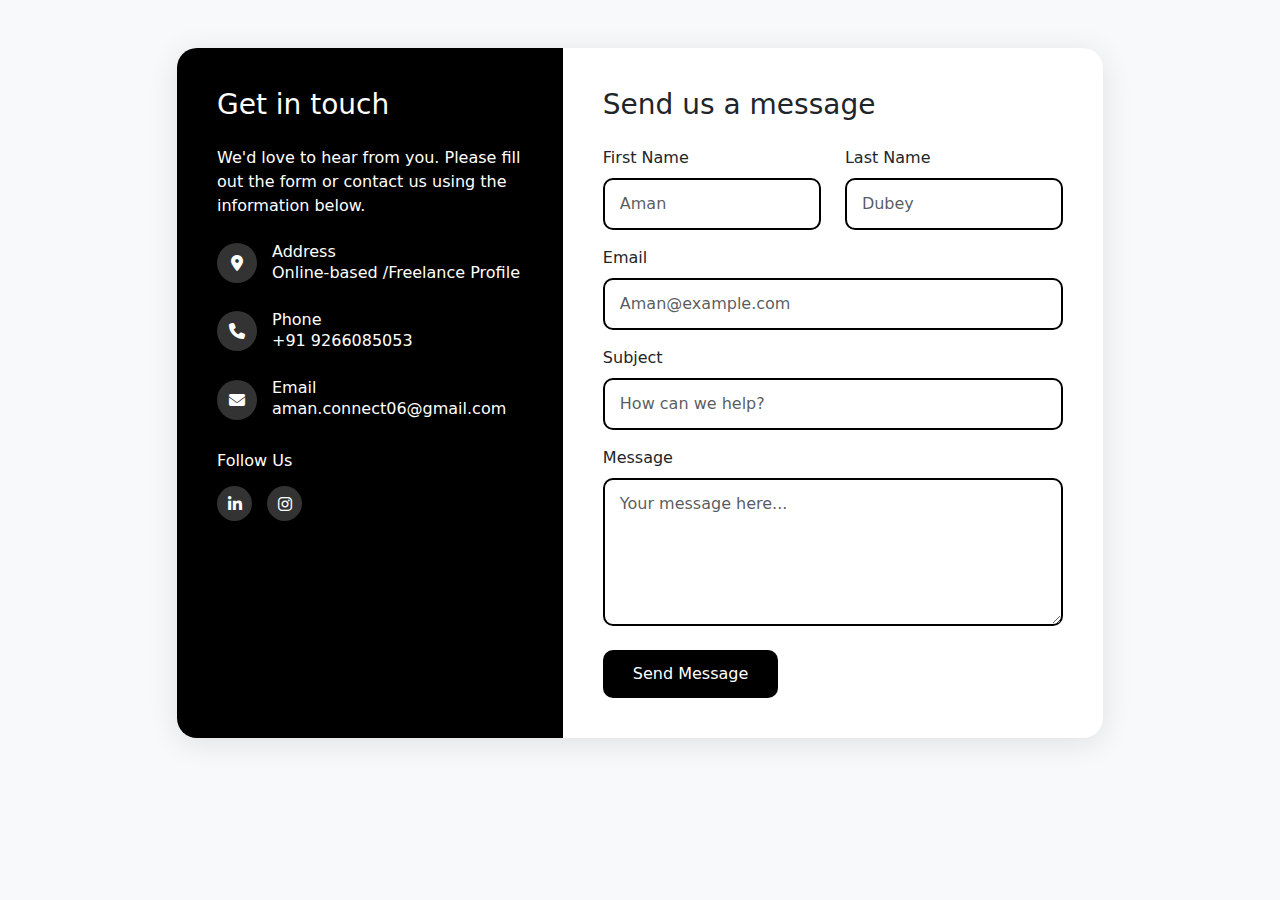
==== contact.html @ 9baceab1 "Add files via upload" ====
<!DOCTYPE html>
<html>
<head>
  <link href="https://cdnjs.cloudflare.com/ajax/libs/bootstrap/5.3.2/css/bootstrap.min.css" rel="stylesheet">
  <link href="https://cdnjs.cloudflare.com/ajax/libs/font-awesome/6.5.1/css/all.min.css" rel="stylesheet">
  <style>
    .contact-wrapper {
      background: white;
      border-radius: 20px;
      overflow: hidden;
      box-shadow: 0 5px 30px rgba(0,0,0,0.1);
    }

    .contact-info {
      background: linear-gradient(135deg, #000000, #000000);
      padding: 40px;
      color: white;
    }

    .contact-item {
      display: flex;
      align-items: center;
      margin-bottom: 25px;
      transition: all 0.3s ease;
    }

    .contact-item:hover {
      transform: translateX(10px);
    }

    .contact-icon {
      width: 40px;
      height: 40px;
      background: rgba(255,255,255,0.2);
      border-radius: 50%;
      display: flex;
      align-items: center;
      justify-content: center;
      margin-right: 15px;
    }

    .social-links {
      margin-top: 30px;
    }

    .social-icon {
      text-decoration: none;
      color: #ffffff;
      width: 35px;
      height: 35px;
      background: rgba(255,255,255,0.2);
      border-radius: 50%;
      display: inline-flex;
      align-items: center;
      justify-content: center;
      margin-right: 10px;
      transition: all 0.3s ease;
    }

    .social-icon:hover {
      background: white;
      color: #000000;
      transform: translateY(-3px);
    }

    .contact-form {
      padding: 40px;
    }

    .form-control {
      border-radius: 10px;
      padding: 12px 15px;
      border: 2px solid #000000;
      transition: all 0.3s ease;
    }

    .form-control:focus {
      border-color: #000000;
      box-shadow: none;
    }

    .form-label {
      font-weight: 500;
      margin-bottom: 8px;
    }

    .btn-submit {
      background: linear-gradient(135deg, #000000, #000000);
      border: none;
      padding: 12px 30px;
      border-radius: 10px;
      transition: all 0.3s ease;
    }

    .btn-submit:hover {
      transform: translateY(-2px);
      box-shadow: 0 5px 15px rgba(0, 0, 0, 0.3);
    }
  </style>
</head>
<body class="bg-light">

    <div class="container py-5">
      <div class="row justify-content-center">
        <div class="col-lg-10">
          <div class="contact-wrapper">
            <div class="row g-0">
              <div class="col-md-5">
                <div class="contact-info h-100">
                  <h3 class="mb-4">Get in touch</h3>
                  <p class="mb-4">We'd love to hear from you. Please fill out the form or contact us using the information below.</p>
  
                  <div class="contact-item">
                    <div class="contact-icon">
                      <i class="fas fa-map-marker-alt"></i>
                    </div>
                    <div>
                      <h6 class="mb-0">Address</h6>
                      <p class="mb-0">Online-based /Freelance Profile </p>
                    </div>
                  </div>
  
                  <div class="contact-item">
                    <div class="contact-icon">
                      <i class="fas fa-phone"></i>
                    </div>
                    <div>
                      <h6 class="mb-0">Phone</h6>
                      <p class="mb-0">+91  9266085053</p>
                    </div>
                  </div>
  
                  <div class="contact-item">
                    <div class="contact-icon">
                      <i class="fas fa-envelope"></i>
                    </div>
                    <div>
                      <h6 class="mb-0">Email</h6>
                      <p class="mb-0">aman.connect06@gmail.com</p> 
                    </div>
                  </div>
                  <form action="https://api.web3forms.com/submit" method="POST">
                  <div class="social-links">
                    <h6 class="mb-3">Follow Us</h6>
                    <!-- <a href="#" class="social-icon"><i class="fab fa-facebook-f"></i></a>
                    <a href="#" class="social-icon"><i class="fab fa-twitter"></i></a> -->
                    <a href="https://www.linkedin.com/in/amandubeycn/" class="social-icon"><i class="fab fa-linkedin-in"></i></a>
                    <a href="https://www.instagram.com/_faveeditz" class="social-icon"><i class="fab fa-instagram"></i></a>
                  </div>
                </div>
              </div>
              

              
              <input type="hidden" name="access_key" value="7b676ef4-41f9-422f-909f-6c2dcc74048c">
              <div class="col-md-7">
                <div class="contact-form">
                  <h3 class="mb-4">Send us a message</h3>
                  <form>
                    <div class="row">
                      <div class="col-md-6 mb-3">
                        <label class="form-label">First Name</label>
                        <input type="text" class="form-control" placeholder="Aman">
                      </div>
                      <div class="col-md-6 mb-3">
                        <label class="form-label">Last Name</label>
                        <input type="text" class="form-control" placeholder="Dubey">
                      </div>
                    </div>
                    
                    <div class="mb-3">
                      <label class="form-label">Email</label>
                      <input type="email" class="form-control" placeholder="Aman@example.com">
                    </div>
                    
                    <div class="mb-3">
                      <label class="form-label">Subject</label>
                      <input type="text" class="form-control" placeholder="How can we help?">
                    </div>
                    
                    <div class="mb-4">
                      <label class="form-label">Message</label>
                      <textarea class="form-control" rows="5" placeholder="Your message here..."></textarea>
                    </div>
                    <button type="submit" class="btn btn-submit text-white">Send Message</button>  
                  </form>
                </div>
              </div>
            </div>
          </div>
        </div>
      </div>
  </form>
  </div>

  <script src="https://cdnjs.cloudflare.com/ajax/libs/bootstrap/5.3.2/js/bootstrap.bundle.min.js"></script>
</body>
</html>
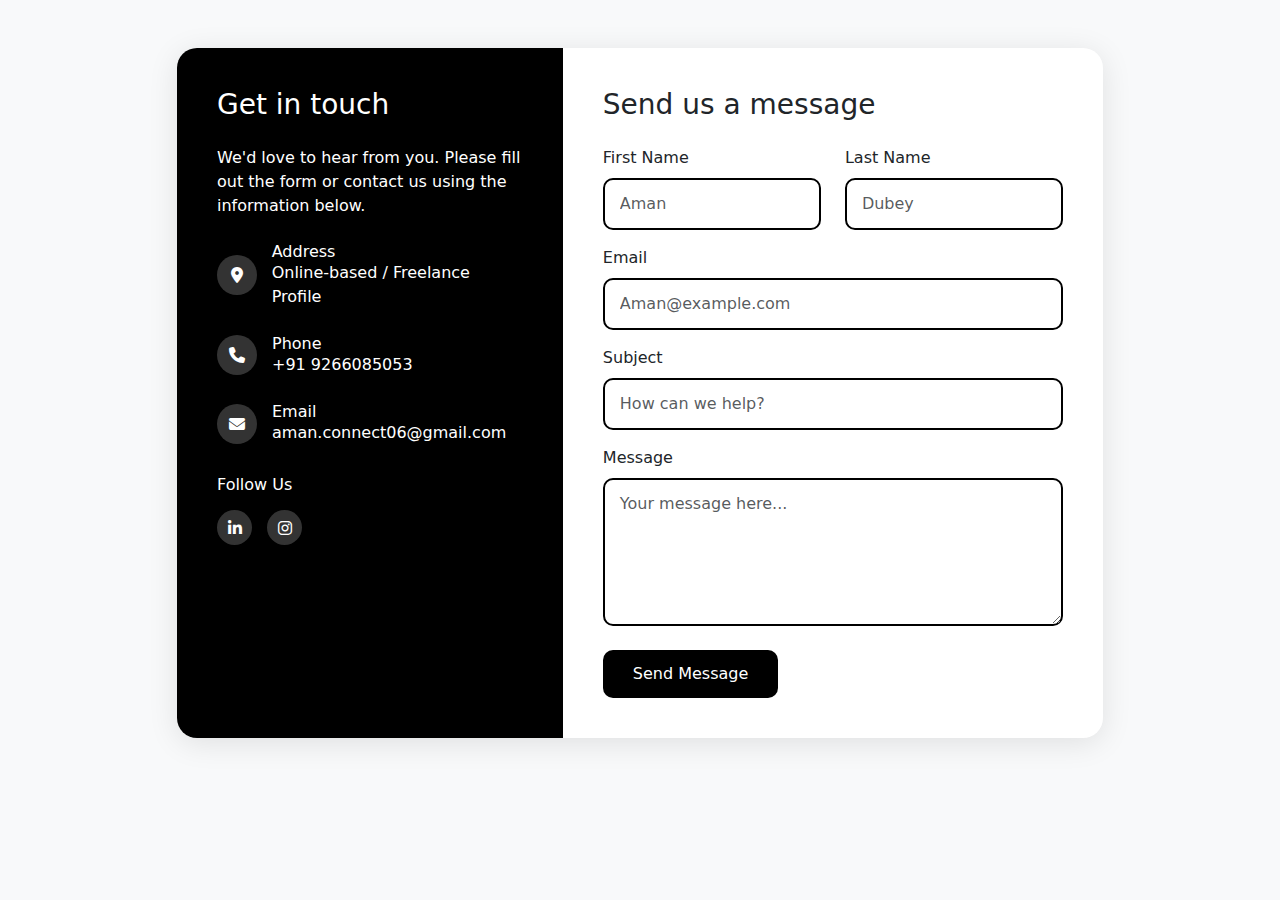
==== commit 3bc34528: "Add files via upload" ====
--- a/contact.html
+++ b/contact.html
@@ -1,9 +1,12 @@
 <!DOCTYPE html>
-<html>
+<html lang="en">
 <head>
+  <meta charset="UTF-8">
+  <meta name="viewport" content="width=device-width, initial-scale=1.0">
   <link href="https://cdnjs.cloudflare.com/ajax/libs/bootstrap/5.3.2/css/bootstrap.min.css" rel="stylesheet">
   <link href="https://cdnjs.cloudflare.com/ajax/libs/font-awesome/6.5.1/css/all.min.css" rel="stylesheet">
   <style>
+    /* Your custom styles */
     .contact-wrapper {
       background: white;
       border-radius: 20px;
@@ -100,99 +103,131 @@
 </head>
 <body class="bg-light">
 
-    <div class="container py-5">
-      <div class="row justify-content-center">
-        <div class="col-lg-10">
-          <div class="contact-wrapper">
-            <div class="row g-0">
-              <div class="col-md-5">
-                <div class="contact-info h-100">
-                  <h3 class="mb-4">Get in touch</h3>
-                  <p class="mb-4">We'd love to hear from you. Please fill out the form or contact us using the information below.</p>
-  
-                  <div class="contact-item">
-                    <div class="contact-icon">
-                      <i class="fas fa-map-marker-alt"></i>
+  <div class="container py-5">
+    <div class="row justify-content-center">
+      <div class="col-lg-10">
+        <div class="contact-wrapper">
+          <div class="row g-0">
+            <!-- Contact Info Section -->
+            <div class="col-md-5">
+              <div class="contact-info h-100">
+                <h3 class="mb-4">Get in touch</h3>
+                <p class="mb-4">We'd love to hear from you. Please fill out the form or contact us using the information below.</p>
+
+                <!-- Address, Phone, Email -->
+                <div class="contact-item">
+                  <div class="contact-icon">
+                    <i class="fas fa-map-marker-alt"></i>
+                  </div>
+                  <div>
+                    <h6 class="mb-0">Address</h6>
+                    <p class="mb-0">Online-based / Freelance Profile</p>
+                  </div>
+                </div>
+
+                <div class="contact-item">
+                  <div class="contact-icon">
+                    <i class="fas fa-phone"></i>
+                  </div>
+                  <div>
+                    <h6 class="mb-0">Phone</h6>
+                    <p class="mb-0">+91 9266085053</p>
+                  </div>
+                </div>
+
+                <div class="contact-item">
+                  <div class="contact-icon">
+                    <i class="fas fa-envelope"></i>
+                  </div>
+                  <div>
+                    <h6 class="mb-0">Email</h6>
+                    <p class="mb-0">aman.connect06@gmail.com</p>
+                  </div>
+                </div>
+
+                <div class="social-links">
+                  <h6 class="mb-3">Follow Us</h6>
+                  <a href="https://www.linkedin.com/in/amandubeycn/" class="social-icon"><i class="fab fa-linkedin-in"></i></a>
+                  <a href="https://www.instagram.com/_faveeditz" class="social-icon"><i class="fab fa-instagram"></i></a>
+                </div>
+              </div>
+            </div>
+
+            <!-- Contact Form Section -->
+            <div class="col-md-7">
+              <div class="contact-form">
+                <h3 class="mb-4">Send us a message</h3>
+                <form id="contact-form" action="https://api.web3forms.com/submit" method="POST" onsubmit="handleSubmit(event)">
+                  <!-- Input Fields -->
+                  <div class="row">
+                    <div class="col-md-6 mb-3">
+                      <label class="form-label">First Name</label>
+                      <input type="text" name="first_name" class="form-control" placeholder="Aman" required>
                     </div>
-                    <div>
-                      <h6 class="mb-0">Address</h6>
-                      <p class="mb-0">Online-based /Freelance Profile </p>
+                    <div class="col-md-6 mb-3">
+                      <label class="form-label">Last Name</label>
+                      <input type="text" name="last_name" class="form-control" placeholder="Dubey" required>
                     </div>
                   </div>
-  
-                  <div class="contact-item">
-                    <div class="contact-icon">
-                      <i class="fas fa-phone"></i>
-                    </div>
-                    <div>
-                      <h6 class="mb-0">Phone</h6>
-                      <p class="mb-0">+91  9266085053</p>
-                    </div>
-                  </div>
-  
-                  <div class="contact-item">
-                    <div class="contact-icon">
-                      <i class="fas fa-envelope"></i>
-                    </div>
-                    <div>
-                      <h6 class="mb-0">Email</h6>
-                      <p class="mb-0">aman.connect06@gmail.com</p> 
-                    </div>
-                  </div>
-                  <form action="https://api.web3forms.com/submit" method="POST">
-                  <div class="social-links">
-                    <h6 class="mb-3">Follow Us</h6>
-                    <!-- <a href="#" class="social-icon"><i class="fab fa-facebook-f"></i></a>
-                    <a href="#" class="social-icon"><i class="fab fa-twitter"></i></a> -->
-                    <a href="https://www.linkedin.com/in/amandubeycn/" class="social-icon"><i class="fab fa-linkedin-in"></i></a>
-                    <a href="https://www.instagram.com/_faveeditz" class="social-icon"><i class="fab fa-instagram"></i></a>
-                  </div>
-                </div>
-              </div>
-              
-
-              
-              <input type="hidden" name="access_key" value="7b676ef4-41f9-422f-909f-6c2dcc74048c">
-              <div class="col-md-7">
-                <div class="contact-form">
-                  <h3 class="mb-4">Send us a message</h3>
-                  <form>
-                    <div class="row">
-                      <div class="col-md-6 mb-3">
-                        <label class="form-label">First Name</label>
-                        <input type="text" class="form-control" placeholder="Aman">
-                      </div>
-                      <div class="col-md-6 mb-3">
-                        <label class="form-label">Last Name</label>
-                        <input type="text" class="form-control" placeholder="Dubey">
-                      </div>
-                    </div>
-                    
-                    <div class="mb-3">
-                      <label class="form-label">Email</label>
-                      <input type="email" class="form-control" placeholder="Aman@example.com">
-                    </div>
-                    
-                    <div class="mb-3">
-                      <label class="form-label">Subject</label>
-                      <input type="text" class="form-control" placeholder="How can we help?">
-                    </div>
-                    
-                    <div class="mb-4">
-                      <label class="form-label">Message</label>
-                      <textarea class="form-control" rows="5" placeholder="Your message here..."></textarea>
-                    </div>
-                    <button type="submit" class="btn btn-submit text-white">Send Message</button>  
-                  </form>
-                </div>
+
+                  <div class="mb-3">
+                    <label class="form-label">Email</label>
+                    <input type="email" name="email" class="form-control" placeholder="Aman@example.com" required>
+                  </div>
+
+                  <div class="mb-3">
+                    <label class="form-label">Subject</label>
+                    <input type="text" name="subject" class="form-control" placeholder="How can we help?" required>
+                  </div>
+
+                  <div class="mb-4">
+                    <label class="form-label">Message</label>
+                    <textarea name="message" class="form-control" rows="5" placeholder="Your message here..." required></textarea>
+                  </div>
+
+                  <!-- Hidden Access Key -->
+                  <input type="hidden" name="access_key" value="ecb1a4b7-429a-477d-ab8e-37c171dd88a5">
+
+                  <!-- Submit Button -->
+                  <button type="submit" class="btn btn-submit text-white">Send Message</button>
+                </form>
               </div>
             </div>
           </div>
         </div>
       </div>
-  </form>
+    </div>
   </div>
 
   <script src="https://cdnjs.cloudflare.com/ajax/libs/bootstrap/5.3.2/js/bootstrap.bundle.min.js"></script>
+
+  <script>
+    function handleSubmit(event) {
+      event.preventDefault(); // Prevent default form submission
+      
+      // Create a FormData object from the form
+      const form = document.getElementById("contact-form");
+      const formData = new FormData(form);
+
+      // Use fetch to submit the form via Web3Forms API
+      fetch(form.action, {
+        method: 'POST',
+        body: formData
+      })
+      .then(response => response.json())
+      .then(data => {
+        // If submission is successful, redirect to the thank you page
+        if (data.success) {
+          window.location.href = "thankyou.html"; // Redirect to thankyou page
+        } else {
+          alert("There was an error with your submission. Please try again.");
+        }
+      })
+      .catch(error => {
+        console.error("Error:", error);
+        alert("There was an error with your submission. Please try again.");
+      });
+    }
+  </script>
 </body>
-</html>+</html>
